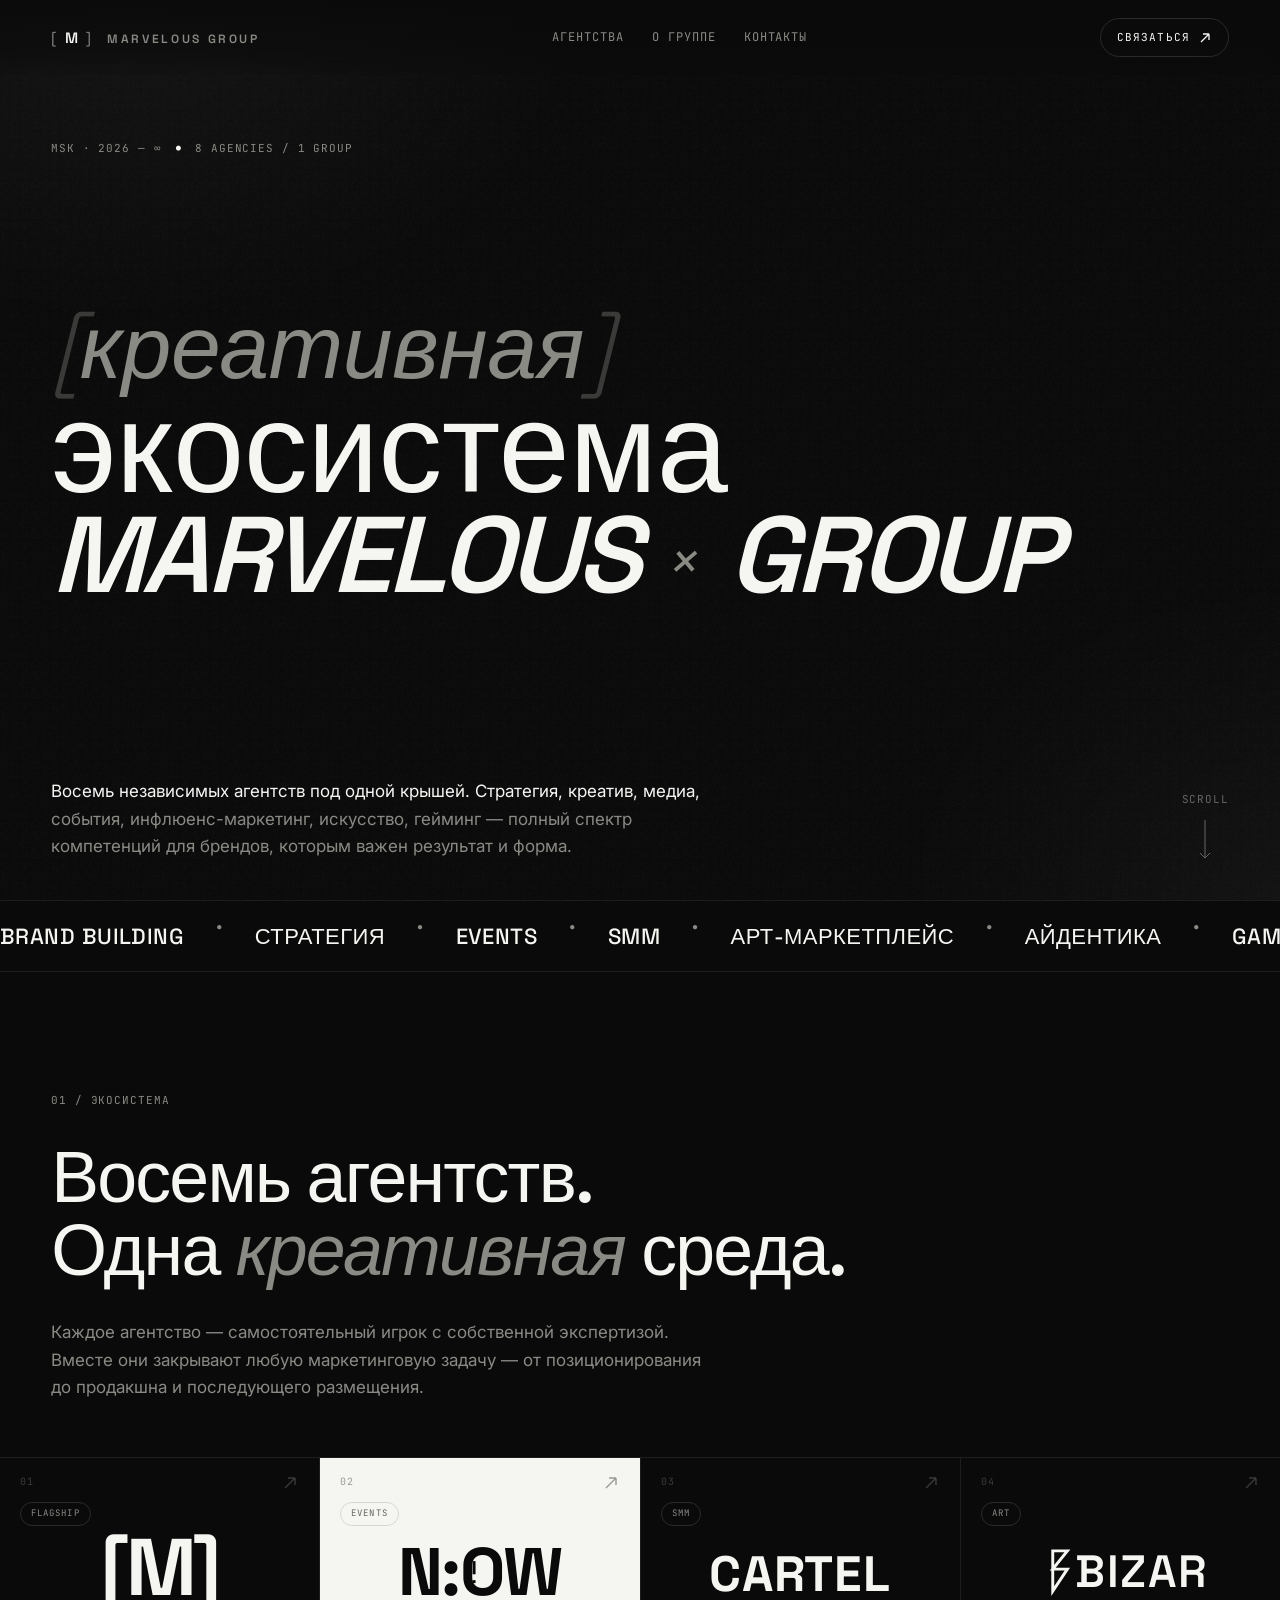
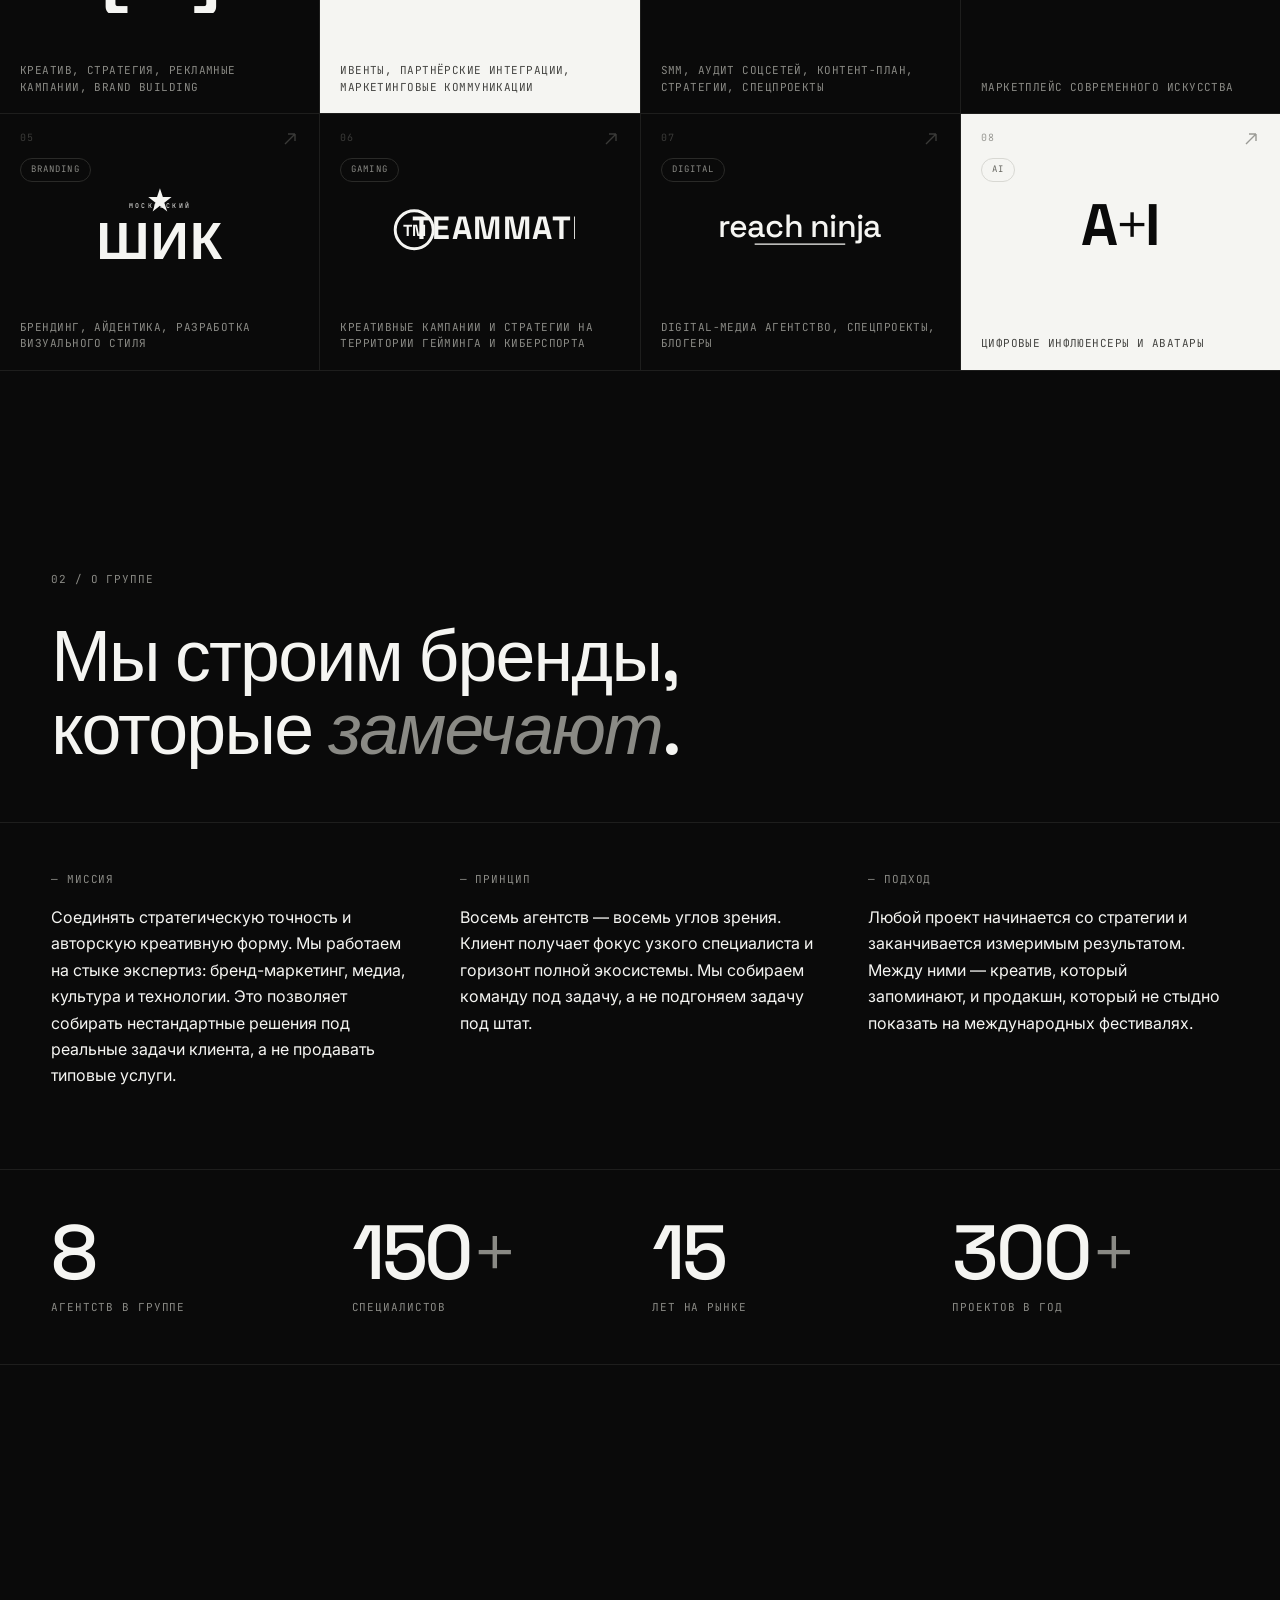
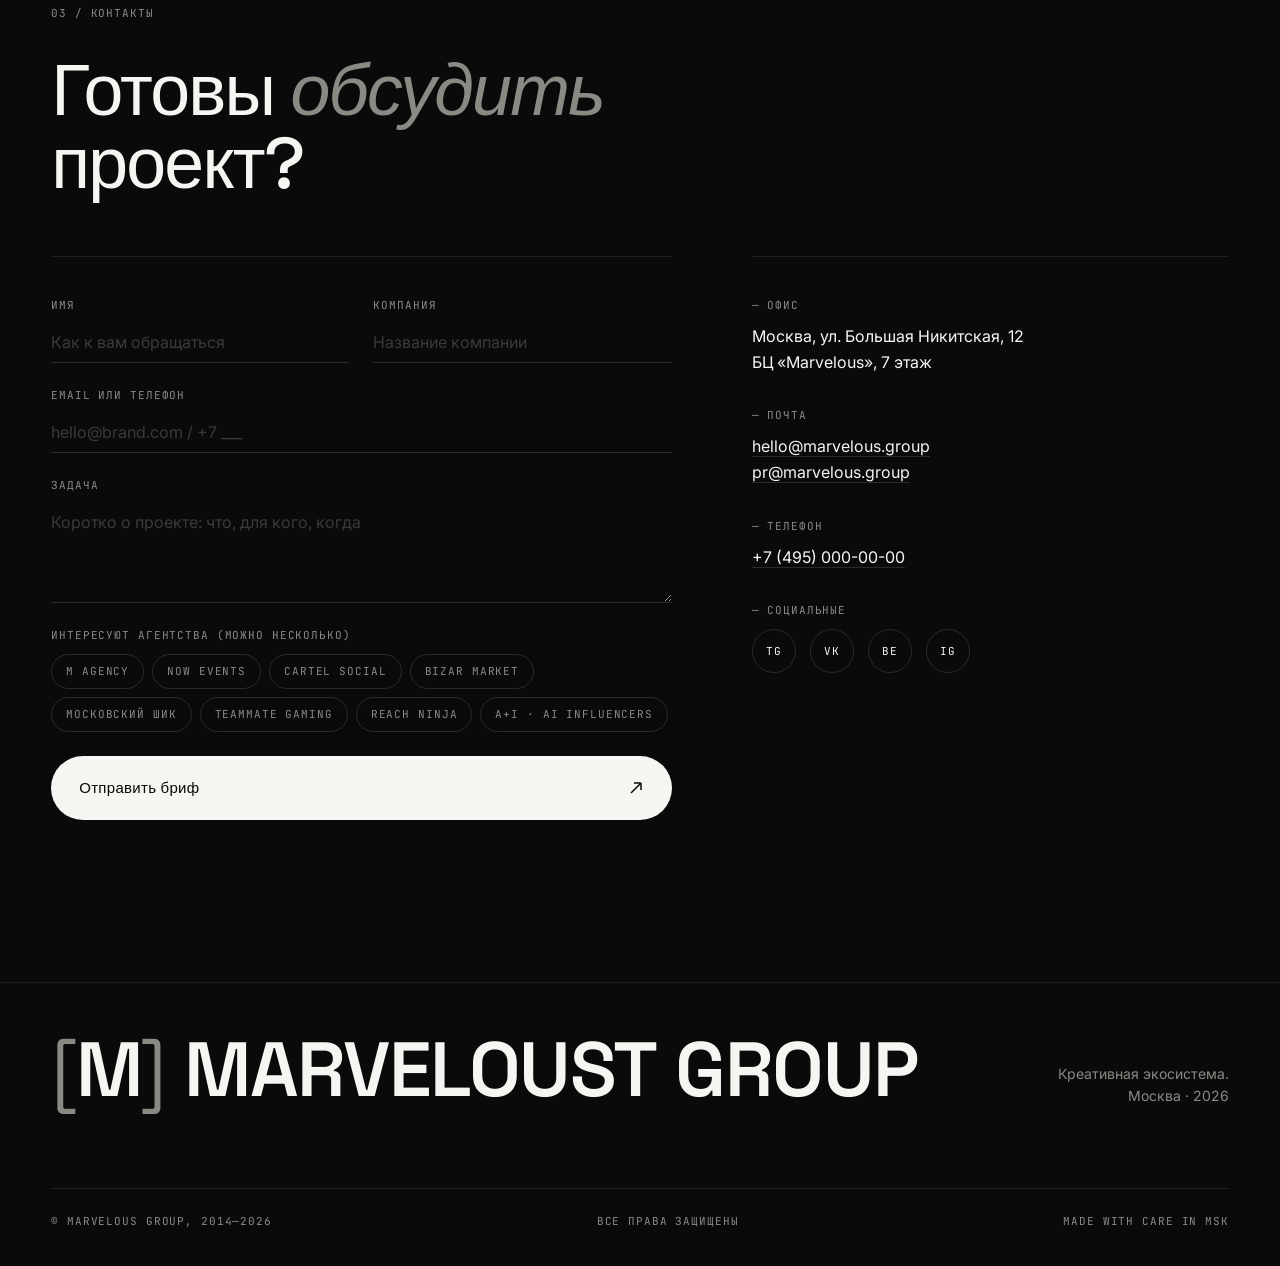
==== index.html @ 42158a5c "Add files via upload" ====
<!doctype html>
<html lang="ru">
<head>
<meta charset="utf-8" />
<meta name="viewport" content="width=device-width, initial-scale=1" />
<title>MARVELOUS GROUP — креативная экосистема</title>
<link rel="preconnect" href="https://fonts.googleapis.com">
<link rel="preconnect" href="https://fonts.gstatic.com" crossorigin>
<link href="https://fonts.googleapis.com/css2?family=Space+Grotesk:wght@300;400;500;600;700&family=Inter:wght@300;400;500;600&family=JetBrains+Mono:wght@400;500&display=swap" rel="stylesheet">
<link rel="stylesheet" href="styles.css" />
<link rel="icon" type="image/svg+xml" href="data:image/svg+xml,%3Csvg xmlns='http://www.w3.org/2000/svg' viewBox='0 0 32 32'%3E%3Crect width='32' height='32' fill='%230A0A0A'/%3E%3Ctext x='16' y='22' font-family='Space Grotesk, sans-serif' font-weight='600' font-size='18' fill='%23F5F5F2' text-anchor='middle'%3E%5BM%5D%3C/text%3E%3C/svg%3E" />

<script>
// CMS main logo loader
(function() {
  try {
    var xhr = new XMLHttpRequest();
    xhr.open("GET", "/_data/logo_main.json", false);
    xhr.send();
    if (xhr.status === 200) {
      var data = JSON.parse(xhr.responseText);
      if (data && data.logo_image) {
        document.addEventListener("DOMContentLoaded", function() {
          // Replace nav logo text with image
          var navLogo = document.querySelector(".nav__logo");
          if (navLogo) {
            navLogo.innerHTML = '<img src="' + data.logo_image + '" alt="' + (data.logo_alt || "MARVELOUS GROUP") + '" style="height:32px;object-fit:contain;" />';
          }
          // Replace footer logo
          var footerLogo = document.querySelector(".footer__logo");
          if (footerLogo) {
            footerLogo.innerHTML = '<img src="' + data.logo_image + '" alt="' + (data.logo_alt || "MARVELOUS GROUP") + '" style="height:28px;object-fit:contain;" />';
          }
        });
      }
    }
  } catch(e) {}
})();
</script>
</head>
<body>

<!-- ============ NAV ============ -->
<nav class="nav">
  <a href="#top" class="nav__logo" aria-label="Marvelous Group">
    <span class="nav__bracket">[</span>M<span class="nav__bracket">]</span>
    <span class="nav__logo-word">MARVELOUS&nbsp;GROUP</span>
  </a>
  <div class="nav__links">
    <a href="#ecosystem">Агентства</a>
    <a href="#about">О группе</a>
    <a href="#contacts">Контакты</a>
  </div>
  <a href="#contacts" class="nav__cta">
    <span>Связаться</span>
    <svg width="14" height="14" viewBox="0 0 14 14" fill="none"><path d="M3 11L11 3M11 3H5M11 3V9" stroke="currentColor" stroke-width="1.3"/></svg>
  </a>
</nav>

<!-- ============ HERO ============ -->
<section class="hero" id="top">
  <div class="hero__grain"></div>
  <div class="hero__meta">
    <span class="mono">MSK · 2026 — ∞</span>
    <span class="mono hero__meta-dot">●</span>
    <span class="mono">8 AGENCIES / 1 GROUP</span>
  </div>

  <h1 class="hero__title">
    <span class="hero__title-row" data-reveal>
      <span class="hero__bracket">[</span>креативная<span class="hero__bracket">]</span>
    </span>
    <span class="hero__title-row hero__title-row--big" data-reveal style="--d:.15s">
      экосистема
    </span>
    <span class="hero__title-row hero__title-row--mega" data-reveal style="--d:.3s">
      MARVELOUS <span class="hero__amp">×</span> GROUP
    </span>
  </h1>

  <div class="hero__foot">
    <p class="hero__lede" data-reveal style="--d:.5s">
      Восемь независимых агентств под одной крышей. Стратегия, креатив, медиа,
      события, инфлюенс-маркетинг, искусство, гейминг — полный спектр компетенций
      для брендов, которым важен результат и форма.
    </p>
    <a href="#ecosystem" class="hero__scroll">
      <span class="mono">SCROLL</span>
      <svg width="12" height="40" viewBox="0 0 12 40" fill="none"><path d="M6 0V38M6 38L1 33M6 38L11 33" stroke="currentColor" stroke-width="1"/></svg>
    </a>
  </div>
</section>

<!-- ============ TICKER ============ -->
<div class="ticker" aria-hidden="true">
  <div class="ticker__track">
    <span>BRAND BUILDING</span><span>●</span>
    <span>СТРАТЕГИЯ</span><span>●</span>
    <span>EVENTS</span><span>●</span>
    <span>SMM</span><span>●</span>
    <span>АРТ-МАРКЕТПЛЕЙС</span><span>●</span>
    <span>АЙДЕНТИКА</span><span>●</span>
    <span>GAMING</span><span>●</span>
    <span>DIGITAL MEDIA</span><span>●</span>
    <span>INFLUENCE</span><span>●</span>
    <span>BRAND BUILDING</span><span>●</span>
    <span>СТРАТЕГИЯ</span><span>●</span>
    <span>EVENTS</span><span>●</span>
    <span>SMM</span><span>●</span>
    <span>АРТ-МАРКЕТПЛЕЙС</span><span>●</span>
    <span>АЙДЕНТИКА</span><span>●</span>
    <span>GAMING</span><span>●</span>
    <span>DIGITAL MEDIA</span><span>●</span>
    <span>INFLUENCE</span><span>●</span>
  </div>
</div>

<!-- ============ ECOSYSTEM GRID ============ -->
<section class="ecosystem" id="ecosystem">
  <header class="section-head">
    <span class="section-head__eyebrow mono">01 / экосистема</span>
    <h2 class="section-head__title" data-reveal>
      Восемь агентств.<br>
      Одна <i>креативная</i> среда.
    </h2>
    <p class="section-head__desc" data-reveal style="--d:.15s">
      Каждое агентство — самостоятельный игрок с собственной экспертизой.
      Вместе они закрывают любую маркетинговую задачу — от позиционирования
      до продакшна и последующего размещения.
    </p>
  </header>

  <div class="grid" id="agencyGrid"><!-- JS fills --></div>
</section>

<!-- ============ ABOUT ============ -->
<section class="about" id="about">
  <header class="section-head section-head--light">
    <span class="section-head__eyebrow mono">02 / о группе</span>
    <h2 class="section-head__title" data-reveal>
      Мы строим бренды,<br>
      которые <i>замечают</i>.
    </h2>
  </header>

  <div class="about__grid">
    <div class="about__col" data-reveal>
      <div class="mono about__label">— миссия</div>
      <p>
        Соединять стратегическую точность и авторскую креативную форму.
        Мы работаем на стыке экспертиз: бренд-маркетинг, медиа, культура
        и технологии. Это позволяет собирать нестандартные решения под
        реальные задачи клиента, а не продавать типовые услуги.
      </p>
    </div>
    <div class="about__col" data-reveal style="--d:.1s">
      <div class="mono about__label">— принцип</div>
      <p>
        Восемь агентств — восемь углов зрения. Клиент получает фокус
        узкого специалиста и горизонт полной экосистемы. Мы собираем
        команду под задачу, а не подгоняем задачу под штат.
      </p>
    </div>
    <div class="about__col" data-reveal style="--d:.2s">
      <div class="mono about__label">— подход</div>
      <p>
        Любой проект начинается со стратегии и заканчивается измеримым
        результатом. Между ними — креатив, который запоминают, и продакшн,
        который не стыдно показать на международных фестивалях.
      </p>
    </div>
  </div>

  <div class="stats">
    <div class="stats__item" data-reveal>
      <div class="stats__num">8</div>
      <div class="stats__label mono">агентств в группе</div>
    </div>
    <div class="stats__item" data-reveal style="--d:.1s">
      <div class="stats__num">150<span>+</span></div>
      <div class="stats__label mono">специалистов</div>
    </div>
    <div class="stats__item" data-reveal style="--d:.2s">
      <div class="stats__num">15</div>
      <div class="stats__label mono">лет на рынке</div>
    </div>
    <div class="stats__item" data-reveal style="--d:.3s">
      <div class="stats__num">300<span>+</span></div>
      <div class="stats__label mono">проектов в год</div>
    </div>
  </div>
</section>

<!-- ============ CONTACTS ============ -->
<section class="contacts" id="contacts">
  <header class="section-head">
    <span class="section-head__eyebrow mono">03 / контакты</span>
    <h2 class="section-head__title" data-reveal>
      Готовы <i>обсудить</i><br>
      проект?
    </h2>
  </header>

  <div class="contacts__grid">
    <form class="form" id="contactForm" novalidate>
      <label class="field">
        <span class="field__label mono">имя</span>
        <input type="text" name="name" required placeholder="Как к вам обращаться" />
      </label>
      <label class="field">
        <span class="field__label mono">компания</span>
        <input type="text" name="company" placeholder="Название компании" />
      </label>
      <label class="field field--full">
        <span class="field__label mono">email или телефон</span>
        <input type="text" name="contact" required placeholder="hello@brand.com / +7 ___" />
      </label>
      <label class="field field--full">
        <span class="field__label mono">задача</span>
        <textarea name="brief" rows="4" placeholder="Коротко о проекте: что, для кого, когда"></textarea>
      </label>
      <div class="field field--full form__agencies">
        <span class="field__label mono">интересуют агентства (можно несколько)</span>
        <div class="chips" id="chips"></div>
      </div>
      <button class="btn" type="submit">
        <span>Отправить бриф</span>
        <svg width="16" height="16" viewBox="0 0 16 16" fill="none"><path d="M3 13L13 3M13 3H6M13 3V10" stroke="currentColor" stroke-width="1.5"/></svg>
      </button>
      <div class="form__status mono" id="formStatus"></div>
    </form>

    <aside class="contacts__info">
      <div class="contacts__block">
        <div class="mono contacts__label">— офис</div>
        <p>Москва, ул. Большая Никитская, 12<br>БЦ «Marvelous», 7&nbsp;этаж</p>
      </div>
      <div class="contacts__block">
        <div class="mono contacts__label">— почта</div>
        <a href="mailto:hello@marvelous.group">hello@marvelous.group</a><br>
        <a href="mailto:pr@marvelous.group">pr@marvelous.group</a>
      </div>
      <div class="contacts__block">
        <div class="mono contacts__label">— телефон</div>
        <a href="tel:+74950000000">+7 (495) 000-00-00</a>
      </div>
      <div class="contacts__block">
        <div class="mono contacts__label">— социальные</div>
        <div class="contacts__social">
          <a href="#">TG</a>
          <a href="#">VK</a>
          <a href="#">BE</a>
          <a href="#">IG</a>
        </div>
      </div>
    </aside>
  </div>
</section>

<!-- ============ FOOTER ============ -->
<footer class="footer">
  <div class="footer__top">
    <div class="footer__logo">
      <span class="nav__bracket">[</span>M<span class="nav__bracket">]</span>
      MARVELOUST&nbsp;GROUP
    </div>
    <div class="footer__lede">
      Креативная экосистема.<br>Москва · 2026
    </div>
  </div>
  <div class="footer__bot mono">
    <span>© MARVELOUS GROUP, 2014—2026</span>
    <span>все права защищены</span>
    <span>made with care in MSK</span>
  </div>
</footer>

<!-- ============ MODAL ============ -->
<div class="modal" id="modal" aria-hidden="true" role="dialog">
  <div class="modal__backdrop" data-close></div>
  <div class="modal__panel" role="document">
    <button class="modal__close" data-close aria-label="Закрыть">
      <svg width="18" height="18" viewBox="0 0 18 18"><path d="M2 2L16 16M16 2L2 16" stroke="currentColor" stroke-width="1.5"/></svg>
    </button>
    <div class="modal__body" id="modalBody"></div>
  </div>
</div>

<script src="agencies.js"></script>
<script src="main.js"></script>
</body>
</html>
---- styles.css ----
/* =========================================================
   MARVELOUS GROUP — base
   ========================================================= */
:root{
  --bg:        #0A0A0A;
  --bg-elev:   #111111;
  --bg-alt:    #F5F5F2;
  --fg:        #F5F5F2;
  --fg-dim:    #8A8A85;
  --fg-faint:  #3A3A38;
  --line:      #1E1E1D;
  --line-strong: #2A2A28;
  --accent:    #F5F5F2;

  --mono: "JetBrains Mono", ui-monospace, monospace;
  --display: "Space Grotesk", "Helvetica Neue", Helvetica, Arial, sans-serif;
  --body: "Inter", "Helvetica Neue", Helvetica, Arial, sans-serif;

  --pad-x: clamp(20px, 4vw, 64px);
  --ease: cubic-bezier(.2,.7,.2,1);
}

*{box-sizing:border-box;margin:0;padding:0}
html,body{background:var(--bg);color:var(--fg);}
body{
  font-family:var(--body);
  font-size:16px;line-height:1.55;
  -webkit-font-smoothing:antialiased;
  text-rendering:optimizeLegibility;
  overflow-x:hidden;
}
a{color:inherit;text-decoration:none}
button{font:inherit;color:inherit;background:none;border:0;cursor:pointer}
img,svg{display:block;max-width:100%}

.mono{
  font-family:var(--mono);
  font-size:11px;letter-spacing:.08em;text-transform:uppercase;
  color:var(--fg-dim);
}

::selection{background:#F5F5F2;color:#0A0A0A}

/* =========================================================
   REVEAL
   ========================================================= */
[data-reveal]{
  opacity:0; transform:translateY(24px);
  transition: opacity .9s var(--ease) var(--d,0s), transform .9s var(--ease) var(--d,0s);
}
[data-reveal].is-in{ opacity:1; transform:none; }

/* =========================================================
   NAV
   ========================================================= */
.nav{
  position:fixed; top:0; left:0; right:0; z-index:50;
  display:flex; align-items:center; justify-content:space-between;
  gap:24px;
  padding: 18px var(--pad-x);
  background: linear-gradient(to bottom, rgba(10,10,10,.92), rgba(10,10,10,.55) 70%, rgba(10,10,10,0));
  backdrop-filter: blur(8px);
  -webkit-backdrop-filter: blur(8px);
}
.nav__logo{
  display:flex; align-items:baseline; gap:8px;
  font-family:var(--display);
  font-weight:600; font-size:15px; letter-spacing:.02em;
}
.nav__bracket{color:var(--fg-dim); font-weight:400}
.nav__logo-word{ font-size:12px; letter-spacing:.22em; color:var(--fg-dim); margin-left:8px;}
.nav__links{display:flex;gap:28px}
.nav__links a{
  font-family:var(--mono);
  font-size:12px; letter-spacing:.08em; text-transform:uppercase;
  color:var(--fg-dim); transition:color .3s var(--ease);
}
.nav__links a:hover{color:var(--fg)}
.nav__cta{
  display:flex; align-items:center; gap:8px;
  padding:10px 16px; border:1px solid var(--line-strong); border-radius:999px;
  font-family:var(--mono); font-size:11px; letter-spacing:.1em; text-transform:uppercase;
  transition: background .3s var(--ease), color .3s var(--ease), border-color .3s var(--ease);
}
.nav__cta:hover{ background:var(--fg); color:var(--bg); border-color:var(--fg);}
@media (max-width: 760px){
  .nav__links{display:none}
  .nav__logo-word{display:none}
}

/* =========================================================
   HERO
   ========================================================= */
.hero{
  position:relative; isolation:isolate;
  min-height: 100svh;
  padding: 140px var(--pad-x) 40px;
  display:flex; flex-direction:column; justify-content:space-between;
  overflow:hidden;
}
.hero__grain{
  position:absolute; inset:0; z-index:-1;
  background:
    radial-gradient(60% 60% at 10% 0%, rgba(255,255,255,.04), transparent 60%),
    radial-gradient(50% 60% at 100% 100%, rgba(255,255,255,.03), transparent 60%);
  pointer-events:none;
}
.hero__grain::after{
  content:""; position:absolute; inset:0;
  background-image: url("data:image/svg+xml;utf8,<svg xmlns='http://www.w3.org/2000/svg' width='160' height='160'><filter id='n'><feTurbulence baseFrequency='.9' numOctaves='2' stitchTiles='stitch'/><feColorMatrix values='0 0 0 0 1 0 0 0 0 1 0 0 0 0 1 0 0 0 .08 0'/></filter><rect width='100%' height='100%' filter='url(%23n)'/></svg>");
  opacity:.5;
  mix-blend-mode:overlay;
}

.hero__meta{
  display:flex; gap:14px; align-items:center;
  font-family:var(--mono); font-size:11px; letter-spacing:.12em; text-transform:uppercase;
  color:var(--fg-dim);
}
.hero__meta-dot{color:var(--fg); font-size:8px}

.hero__title{
  font-family:var(--display);
  font-weight:500;
  line-height:.92;
  letter-spacing:-.02em;
  margin: 24px 0 48px;
}
.hero__title-row{ display:block; }
.hero__title-row{ font-size: clamp(40px, 7vw, 110px); font-style: italic; font-weight:300; color:var(--fg-dim); }
.hero__title-row--big{ font-size: clamp(56px, 10vw, 160px); font-style:normal; font-weight:500; color:var(--fg);}
.hero__title-row--mega{
  font-size: clamp(44px, 8.4vw, 130px);
  font-weight:600;
  letter-spacing:-.035em;
  color:var(--fg);
}
.hero__bracket{color:var(--fg-faint); font-weight:300}
.hero__amp{
  font-family:var(--mono); font-weight:400;
  color:var(--fg-dim); padding: 0 .15em;
  font-size:.5em; vertical-align: .25em;
}

.hero__foot{
  display:grid; grid-template-columns: 1fr auto; gap:40px;
  align-items:end;
}
.hero__lede{
  max-width: 62ch; font-size:17px; line-height:1.6; color:var(--fg-dim);
}
.hero__lede::first-line{ color:var(--fg);}
.hero__scroll{
  display:flex; flex-direction:column; align-items:center; gap:12px;
  color:var(--fg-dim); opacity:.7;
  transition:opacity .3s var(--ease);
}
.hero__scroll:hover{opacity:1}
@media (max-width:720px){
  .hero__foot{grid-template-columns:1fr}
  .hero__scroll{display:none}
}

/* =========================================================
   TICKER
   ========================================================= */
.ticker{
  border-top:1px solid var(--line);
  border-bottom:1px solid var(--line);
  overflow:hidden;
  padding:18px 0;
}
.ticker__track{
  display:inline-flex; gap:32px;
  white-space:nowrap;
  animation: tick 60s linear infinite;
  font-family:var(--display);
  font-weight:500; font-size:22px; letter-spacing:.02em;
  color:var(--fg);
}
.ticker__track span:nth-child(even){color:var(--fg-dim); font-size:10px}
@keyframes tick{
  from{transform:translateX(0)}
  to  {transform:translateX(-50%)}
}

/* =========================================================
   SECTION HEAD
   ========================================================= */
.section-head{ padding: 120px var(--pad-x) 56px; }
.section-head__eyebrow{ display:block; margin-bottom: 32px;}
.section-head__title{
  font-family:var(--display);
  font-weight:500;
  font-size: clamp(36px, 5.6vw, 80px);
  line-height:1.02;
  letter-spacing:-.025em;
  max-width: 20ch;
  text-wrap:pretty;
}
.section-head__title i{
  font-style:italic; font-weight:300; color:var(--fg-dim);
}
.section-head__desc{
  max-width:60ch; color:var(--fg-dim);
  margin-top:32px; font-size:17px; line-height:1.6;
}

/* =========================================================
   AGENCY GRID
   ========================================================= */
.ecosystem{ padding-bottom: 80px; }
.grid{
  display:grid;
  grid-template-columns: repeat(4, 1fr);
  gap:1px;
  background:var(--line);
  border-top:1px solid var(--line);
  border-bottom:1px solid var(--line);
}
@media (max-width: 1100px){ .grid{grid-template-columns: repeat(2,1fr)} }
@media (max-width: 560px){ .grid{grid-template-columns: 1fr} }

.card{
  position:relative;
  background:var(--bg);
  aspect-ratio: 5/4;
  overflow:hidden;
  cursor:pointer;
  transition: background .4s var(--ease);
  isolation:isolate;
}
.card:hover{ background:#050505; }

.card__index{
  position:absolute; top:16px; left:20px;
  font-family:var(--mono); font-size:10px; letter-spacing:.1em;
  color:var(--fg-faint);
  z-index:3;
}
.card__arrow{
  position:absolute; top:16px; right:20px;
  color:var(--fg-faint);
  transition: color .4s var(--ease), transform .4s var(--ease);
  z-index:3;
}
.card:hover .card__arrow{ color:var(--fg); transform:translate(3px,-3px); }

.card__logo{
  position:absolute; inset:0;
  display:flex; align-items:center; justify-content:center;
  padding: 48px 24px 80px;
  transition: transform .6s var(--ease), opacity .4s var(--ease);
}
.card__logo svg{ width: min(70%, 260px); height:auto; }
.card:hover .card__logo{ transform: translateY(-18px); }

.card__desc{
  position:absolute; left:20px; right:20px; bottom:18px;
  font-family:var(--mono); font-size:11px; letter-spacing:.04em; text-transform:uppercase;
  color:var(--fg-dim);
  transition: color .4s var(--ease);
  line-height:1.5;
  z-index:2;
}
.card:hover .card__desc{ color:var(--fg); }

.card__hover{
  position:absolute; inset:0;
  padding: 56px 24px 20px;
  display:flex; flex-direction:column; justify-content:space-between;
  opacity:0; transform: translateY(12px);
  transition: opacity .4s var(--ease), transform .4s var(--ease);
  pointer-events:none;
  z-index:2;
}
.card__hover-name{
  font-family:var(--display); font-weight:600; font-size:28px;
  letter-spacing:-.01em;
}
.card:hover .card__hover{ opacity:0; }

.card__tag{
  position:absolute; left:20px; top:44px;
  display:inline-block;
  padding: 4px 10px;
  border:1px solid var(--line-strong); border-radius:999px;
  font-family:var(--mono); font-size:9px; letter-spacing:.12em; text-transform:uppercase;
  color:var(--fg-dim);
  z-index:3;
}

/* light variant for some cards (for visual rhythm) */
.card--inverse{ background: var(--bg-alt); color: #0A0A0A; }
.card--inverse:hover{ background:#ECECE8; }
.card--inverse .card__index,
.card--inverse .card__arrow{ color:#9A9A95; }
.card--inverse .card__desc{ color:#444441; }
.card--inverse:hover .card__desc{ color:#0A0A0A; }
.card--inverse .card__tag{ border-color:#D8D8D3; color:#666660; }

/* reveal-on-scroll for grid */
.card{ opacity:0; transform: translateY(18px); transition: opacity .8s var(--ease), transform .8s var(--ease), background .4s var(--ease);}
.card.is-in{ opacity:1; transform:none; }

/* =========================================================
   ABOUT
   ========================================================= */
.about{ padding-bottom: 120px; }
.about__grid{
  padding: 0 var(--pad-x);
  display:grid;
  grid-template-columns: repeat(3, 1fr);
  gap: 48px;
  border-top:1px solid var(--line);
  padding-top: 48px;
}
@media (max-width: 900px){ .about__grid{grid-template-columns:1fr; gap:32px} }
.about__col p{ color:var(--fg); line-height:1.65; font-size:16px; max-width: 48ch;}
.about__label{ margin-bottom:16px; display:block;}

.stats{
  margin-top: 80px;
  padding: 48px var(--pad-x);
  border-top:1px solid var(--line);
  border-bottom:1px solid var(--line);
  display:grid; grid-template-columns:repeat(4,1fr); gap:24px;
}
@media (max-width: 760px){ .stats{grid-template-columns:repeat(2,1fr)} }
.stats__item{ display:flex; flex-direction:column; gap:12px;}
.stats__num{
  font-family:var(--display); font-weight:500;
  font-size: clamp(48px, 6vw, 96px);
  line-height:.9; letter-spacing:-.04em;
}
.stats__num span{ color:var(--fg-dim); font-weight:300;}

/* =========================================================
   CONTACTS
   ========================================================= */
.contacts{ padding-bottom:120px;}
.contacts__grid{
  padding: 0 var(--pad-x);
  display:grid;
  grid-template-columns: 1.3fr 1fr;
  gap: 80px;
}
@media (max-width: 900px){ .contacts__grid{grid-template-columns:1fr; gap:48px} }

.form{
  display:grid; grid-template-columns:1fr 1fr; gap: 24px 24px;
  border-top:1px solid var(--line);
  padding-top:40px;
}
.field{ display:flex; flex-direction:column; gap:10px; }
.field--full{ grid-column: 1 / -1; }
.field__label{ display:block; }
.field input, .field textarea{
  background: transparent;
  border: 0; border-bottom: 1px solid var(--line-strong);
  padding: 8px 0 10px;
  color:var(--fg); font-family:var(--body); font-size:16px;
  outline:none; resize: vertical;
  transition: border-color .3s var(--ease);
}
.field input::placeholder, .field textarea::placeholder{ color:var(--fg-faint);}
.field input:focus, .field textarea:focus{ border-color: var(--fg);}

.chips{ display:flex; flex-wrap:wrap; gap:8px; }
.chip{
  padding: 8px 14px; border:1px solid var(--line-strong); border-radius:999px;
  font-family:var(--mono); font-size:11px; letter-spacing:.08em; text-transform:uppercase;
  color:var(--fg-dim);
  transition:all .3s var(--ease);
  user-select:none;
}
.chip:hover{ color:var(--fg); border-color: var(--fg-dim);}
.chip.is-on{ background: var(--fg); color: var(--bg); border-color: var(--fg);}

.btn{
  grid-column: 1 / -1;
  display:flex; justify-content:space-between; align-items:center;
  width:100%; padding: 20px 28px;
  background: var(--fg); color: var(--bg);
  border-radius: 999px;
  font-family:var(--display); font-weight:500; font-size:15px; letter-spacing:.02em;
  transition: transform .3s var(--ease), background .3s var(--ease);
}
.btn:hover{ transform: translateY(-2px); background: #E5E5E0;}

.form__status{ grid-column: 1 / -1; color: var(--fg-dim); min-height: 18px;}
.form__status.is-ok{ color: var(--fg); }

.contacts__info{
  border-top:1px solid var(--line);
  padding-top:40px;
  display:flex; flex-direction:column; gap:32px;
}
.contacts__block p, .contacts__block a{ font-size:16px; line-height:1.6; }
.contacts__block a{ border-bottom:1px solid var(--line-strong); transition:border-color .3s var(--ease);}
.contacts__block a:hover{ border-color: var(--fg);}
.contacts__label{ display:block; margin-bottom:10px; }
.contacts__social{display:flex; gap:14px;}
.contacts__social a{
  width:44px; height:44px; border:1px solid var(--line-strong); border-radius:50%;
  display:grid; place-items:center;
  font-family:var(--mono); font-size:11px; letter-spacing:.08em;
  transition:all .3s var(--ease);
  border-bottom:1px solid var(--line-strong);
}
.contacts__social a:hover{ background:var(--fg); color:var(--bg); border-color:var(--fg);}

/* =========================================================
   FOOTER
   ========================================================= */
.footer{
  border-top:1px solid var(--line);
  padding: 48px var(--pad-x) 36px;
}
.footer__top{
  display:flex; justify-content:space-between; align-items:flex-end; gap:24px;
  padding-bottom: 80px;
}
.footer__logo{
  font-family:var(--display); font-weight:600;
  font-size: clamp(32px, 6vw, 96px); letter-spacing:-.02em;
  line-height:1;
}
.footer__lede{ color:var(--fg-dim); text-align:right; font-size:14px; line-height:1.6;}
.footer__bot{
  display:flex; justify-content:space-between; gap:24px;
  padding-top:24px; border-top:1px solid var(--line);
}
@media (max-width:700px){
  .footer__top{flex-direction:column; align-items:flex-start;}
  .footer__lede{text-align:left;}
  .footer__bot{flex-direction:column; gap:8px;}
}

/* =========================================================
   MODAL
   ========================================================= */
.modal{
  position:fixed; inset:0; z-index:100;
  pointer-events:none;
  opacity:0;
  transition: opacity .4s var(--ease);
}
.modal.is-open{ opacity:1; pointer-events:auto;}
.modal__backdrop{
  position:absolute; inset:0;
  background: rgba(10,10,10,.75);
  backdrop-filter: blur(6px);
  -webkit-backdrop-filter: blur(6px);
}
.modal__panel{
  position:absolute;
  left:0; right:0; bottom:0;
  max-height: 92vh;
  background: var(--bg);
  border-top:1px solid var(--line-strong);
  overflow:auto;
  transform: translateY(24px);
  transition: transform .5s var(--ease);
}
.modal.is-open .modal__panel{ transform:none;}
.modal__close{
  position:fixed; top:20px; right:20px;
  width:44px; height:44px; border-radius:50%;
  border:1px solid var(--line-strong);
  display:grid; place-items:center;
  background: var(--bg); color: var(--fg);
  z-index:2;
  transition: all .3s var(--ease);
}
.modal__close:hover{ background:var(--fg); color:var(--bg); border-color:var(--fg);}
.modal__body{ padding: 80px var(--pad-x) 80px; max-width: 1400px; margin:0 auto;}

.detail__head{
  display:grid; grid-template-columns: 1fr 1fr; gap: 48px;
  padding-bottom: 64px; border-bottom: 1px solid var(--line);
}
@media (max-width: 900px){ .detail__head{grid-template-columns:1fr; gap:24px} }
.detail__eyebrow{ margin-bottom: 24px;}
.detail__name{
  font-family:var(--display); font-weight:500;
  font-size: clamp(48px, 7vw, 110px);
  line-height:.95; letter-spacing:-.03em;
}
.detail__tagline{
  color: var(--fg-dim); font-size:18px; line-height:1.55;
  max-width: 42ch;
}
.detail__logo{
  display:flex; align-items:center; justify-content:center;
  background:#050505; border:1px solid var(--line);
  aspect-ratio: 5/4;
  padding: 40px;
}
.detail__logo svg{ width: min(70%, 300px); height:auto;}
.detail__logo--inverse{ background: var(--bg-alt); }

.detail__body{
  display:grid; grid-template-columns: 1fr 1fr; gap: 64px;
  padding: 64px 0;
}
@media (max-width: 900px){ .detail__body{grid-template-columns:1fr; gap:32px; padding: 40px 0;} }
.detail__body h3{
  font-family:var(--display); font-weight:500;
  font-size: 28px; letter-spacing:-.01em;
  margin-bottom: 20px;
}
.detail__body p{ color:var(--fg); line-height:1.65; margin-bottom:16px;}
.detail__services{ list-style:none; display:flex; flex-direction:column; }
.detail__services li{
  padding: 16px 0; border-top: 1px solid var(--line);
  display:flex; justify-content:space-between; gap:24px;
  font-size:16px;
}
.detail__services li:last-child{ border-bottom:1px solid var(--line);}
.detail__services li span{ color:var(--fg-dim); font-family:var(--mono); font-size:11px; letter-spacing:.08em; text-transform:uppercase;}

.detail__cta{
  display:flex; gap:16px; align-items:center; flex-wrap:wrap;
  padding: 32px 0 0; border-top:1px solid var(--line);
}
.detail__cta .btn{ width:auto; padding: 18px 28px;}
.detail__cta a.ghost{
  padding: 18px 24px;
  border:1px solid var(--line-strong); border-radius:999px;
  font-family:var(--display); font-weight:500;
  transition: border-color .3s var(--ease), background .3s var(--ease);
}
.detail__cta a.ghost:hover{ border-color:var(--fg);}
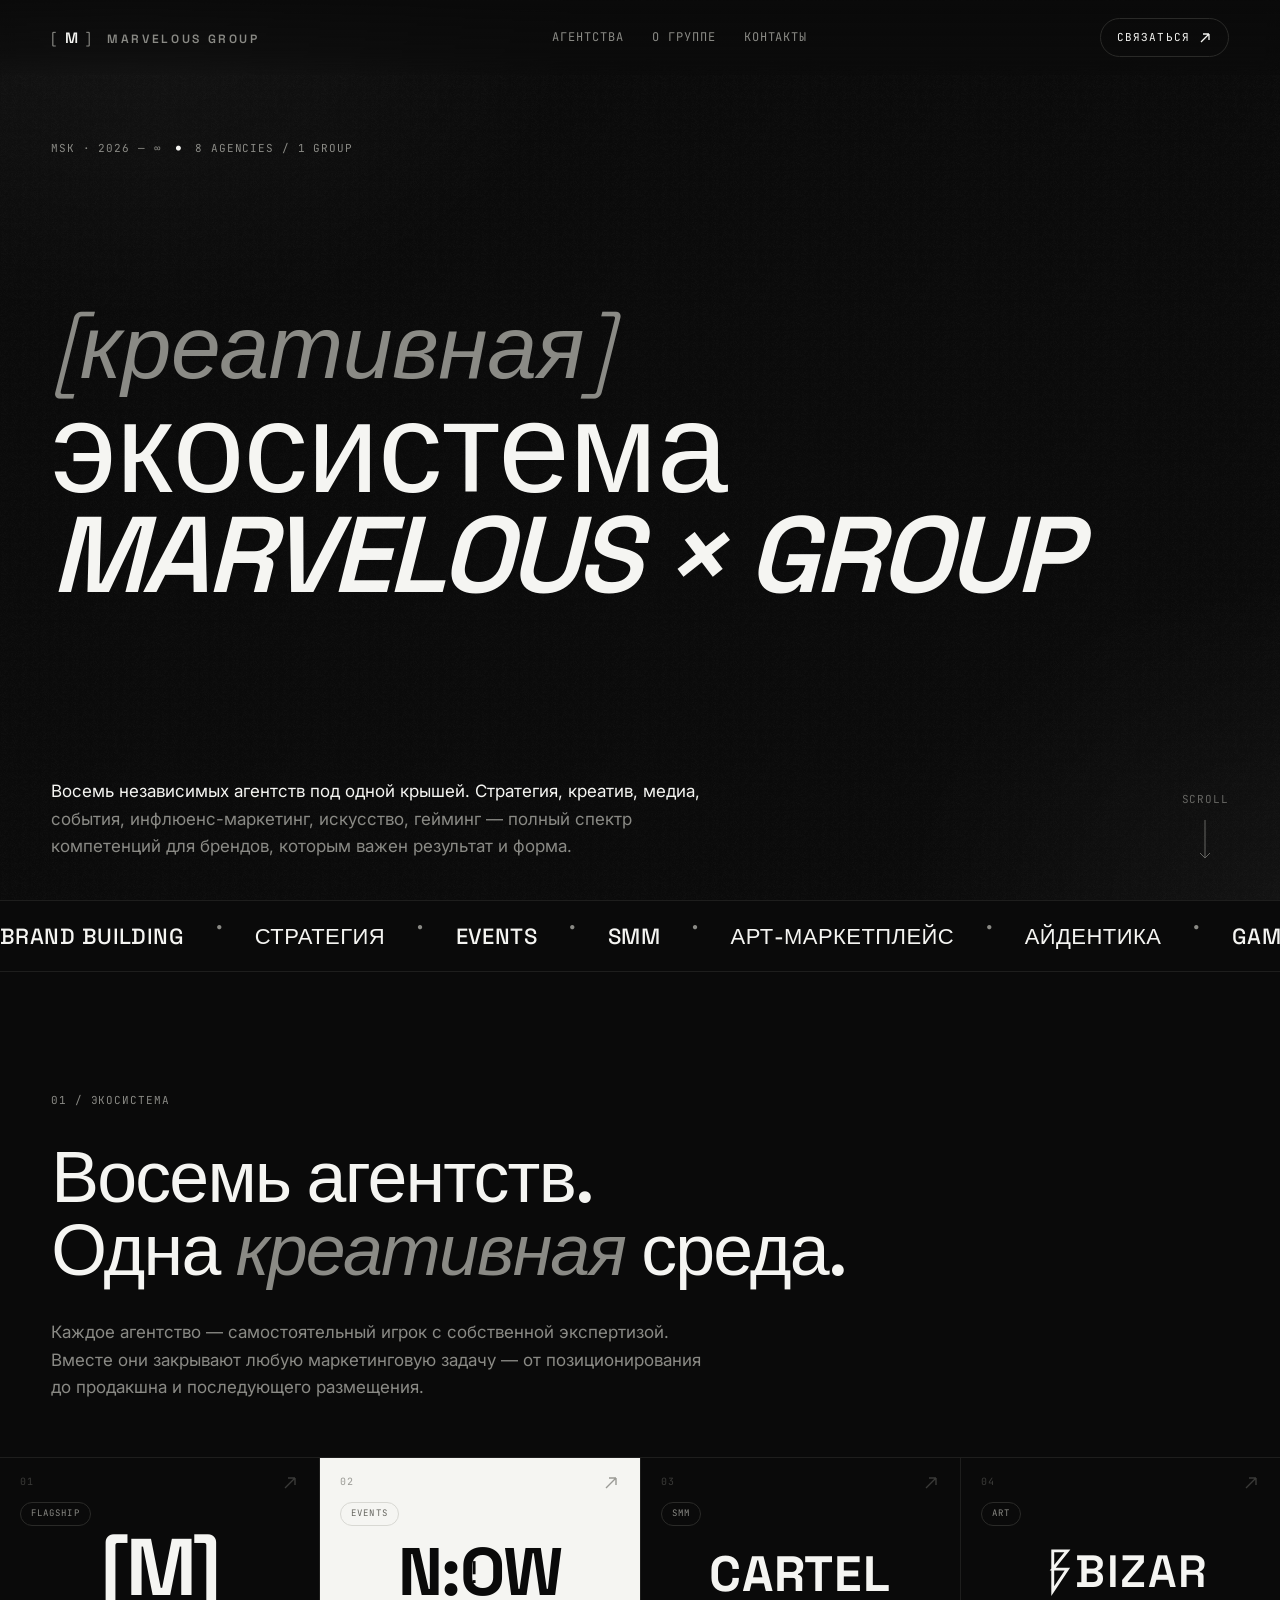
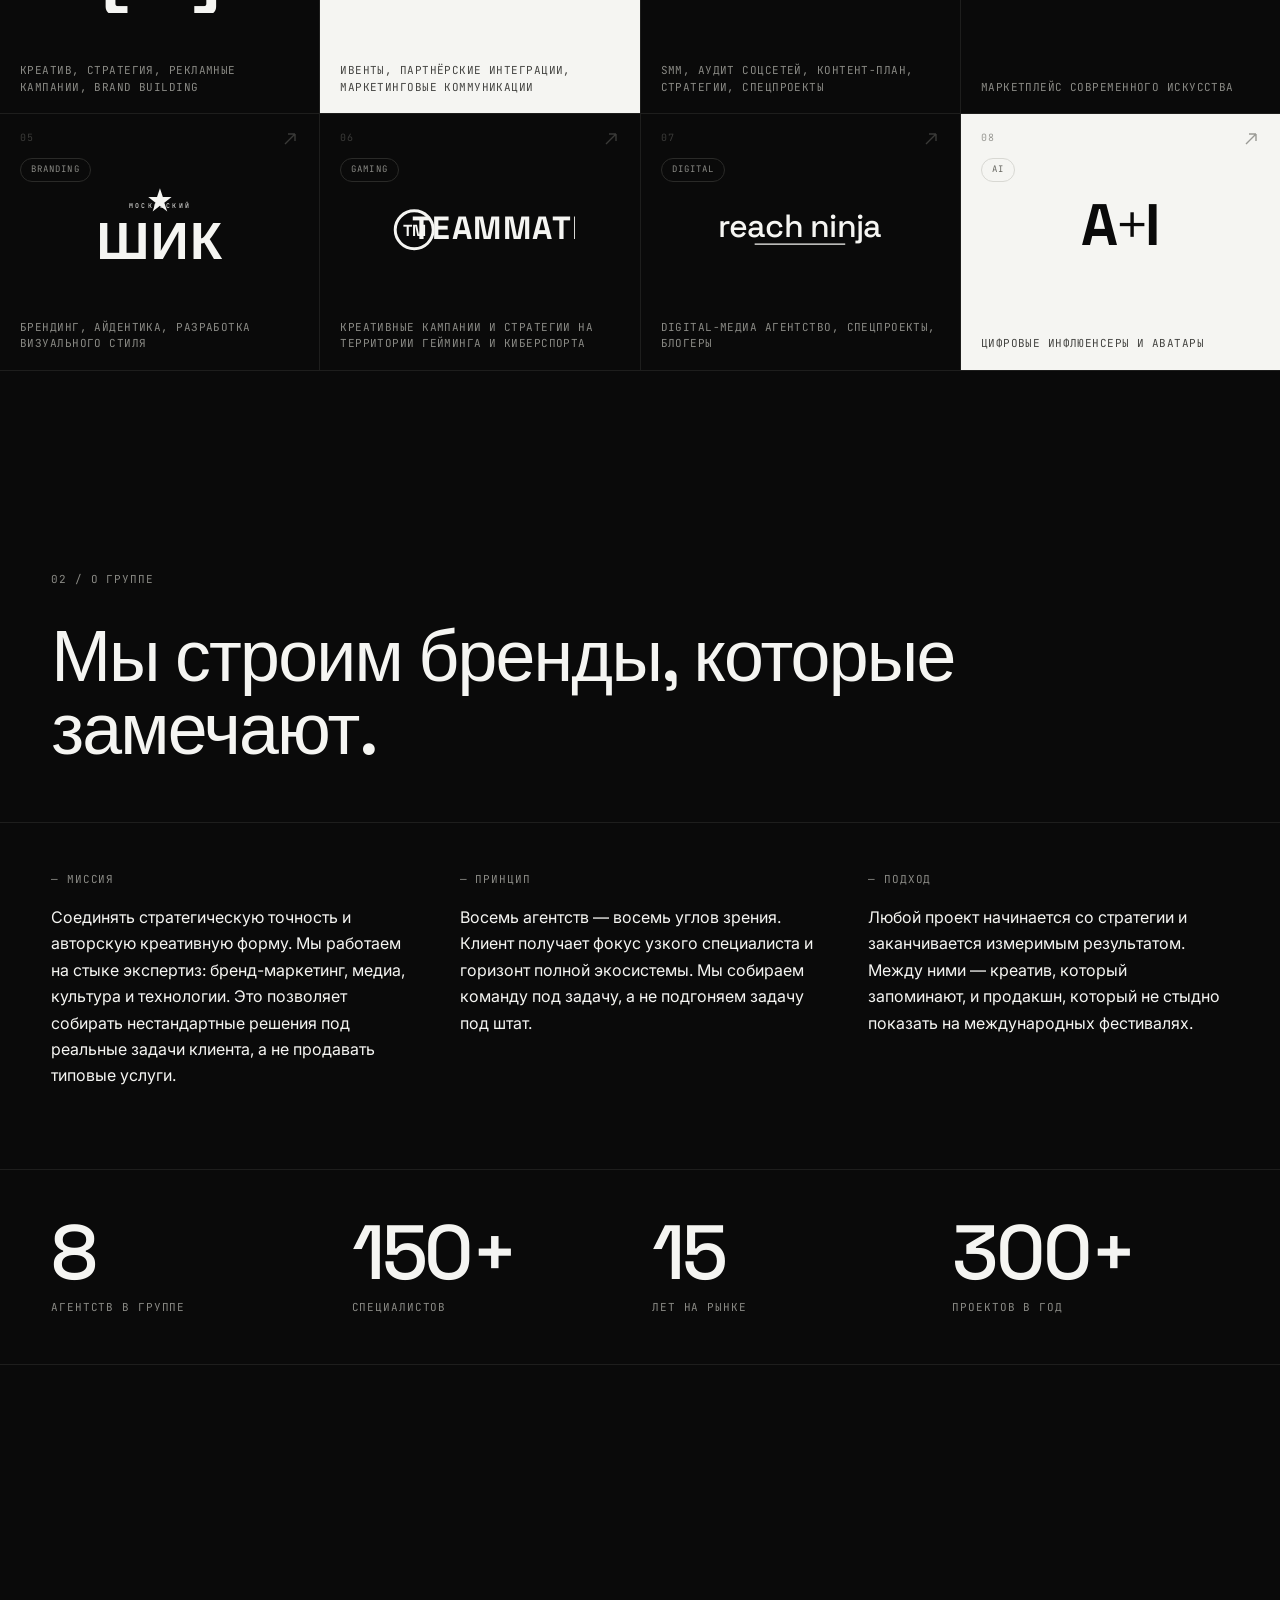
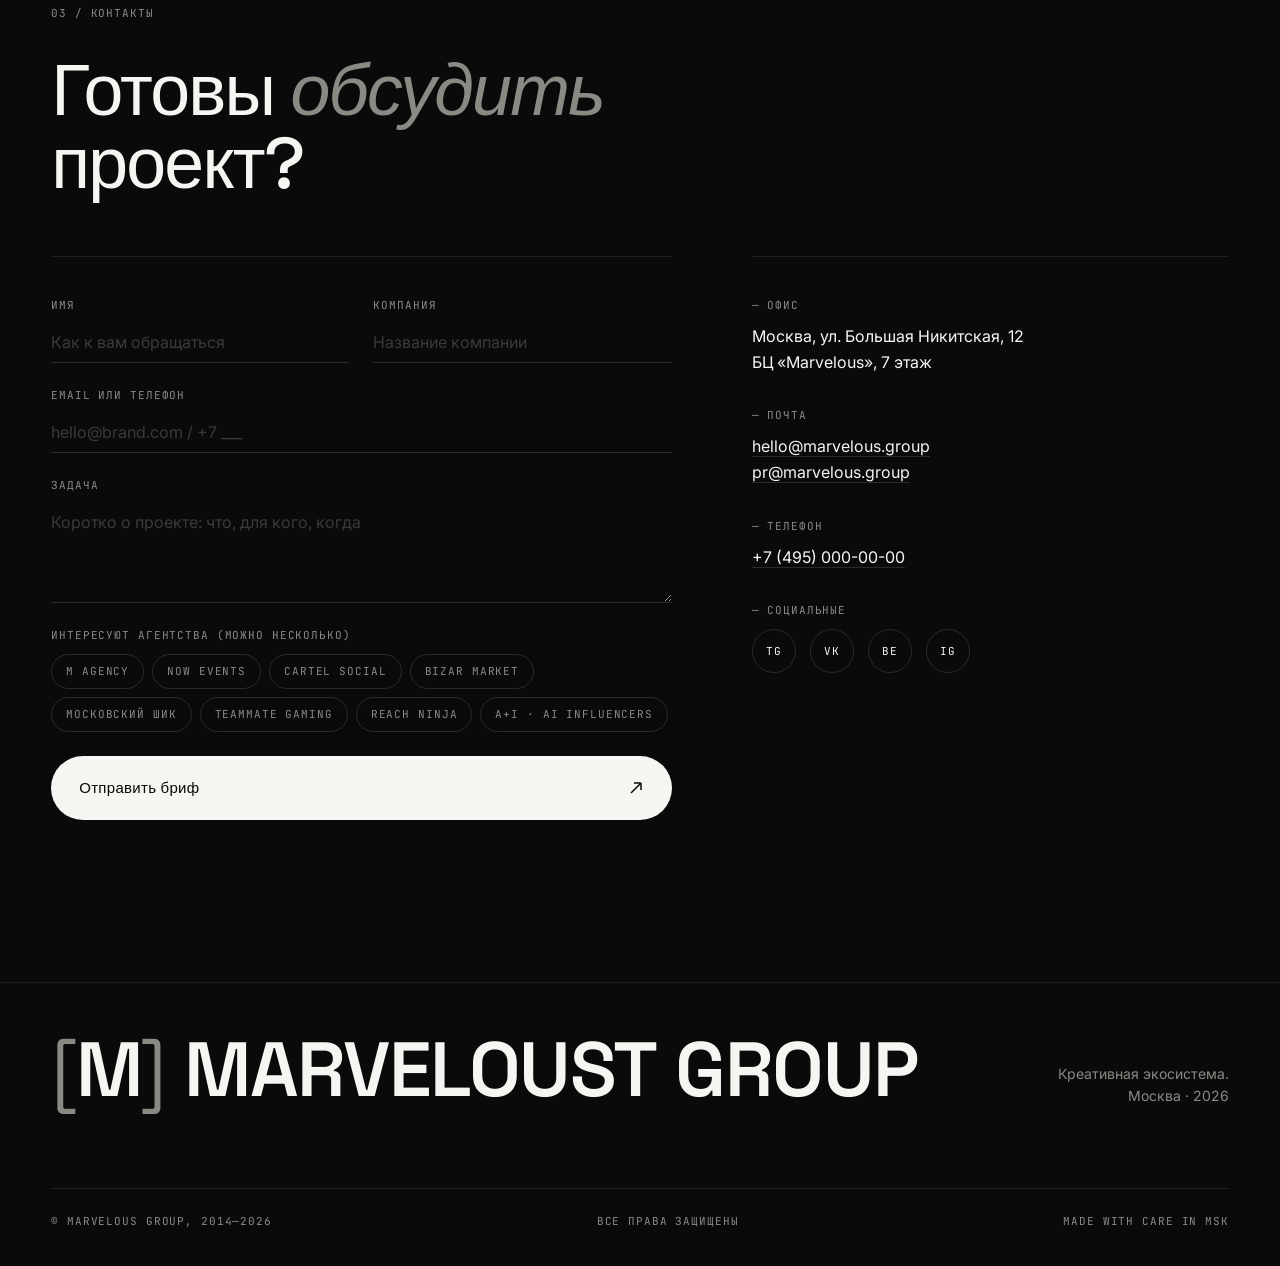
==== commit d743a88a: "Add files via upload" ====
--- a/index.html
+++ b/index.html
@@ -10,31 +10,82 @@
 <link rel="stylesheet" href="styles.css" />
 <link rel="icon" type="image/svg+xml" href="data:image/svg+xml,%3Csvg xmlns='http://www.w3.org/2000/svg' viewBox='0 0 32 32'%3E%3Crect width='32' height='32' fill='%230A0A0A'/%3E%3Ctext x='16' y='22' font-family='Space Grotesk, sans-serif' font-weight='600' font-size='18' fill='%23F5F5F2' text-anchor='middle'%3E%5BM%5D%3C/text%3E%3C/svg%3E" />
 
+
+
 <script>
-// CMS main logo loader
+// ── CMS Data Loader ─────────────────────────────────────────────
+// Loads JSON files saved by CMS and updates page content
 (function() {
-  try {
-    var xhr = new XMLHttpRequest();
-    xhr.open("GET", "/_data/logo_main.json", false);
-    xhr.send();
-    if (xhr.status === 200) {
-      var data = JSON.parse(xhr.responseText);
-      if (data && data.logo_image) {
-        document.addEventListener("DOMContentLoaded", function() {
-          // Replace nav logo text with image
-          var navLogo = document.querySelector(".nav__logo");
-          if (navLogo) {
-            navLogo.innerHTML = '<img src="' + data.logo_image + '" alt="' + (data.logo_alt || "MARVELOUS GROUP") + '" style="height:32px;object-fit:contain;" />';
-          }
-          // Replace footer logo
-          var footerLogo = document.querySelector(".footer__logo");
-          if (footerLogo) {
-            footerLogo.innerHTML = '<img src="' + data.logo_image + '" alt="' + (data.logo_alt || "MARVELOUS GROUP") + '" style="height:28px;object-fit:contain;" />';
-          }
-        });
-      }
+  function loadJSON(url) {
+    try {
+      var xhr = new XMLHttpRequest();
+      xhr.open("GET", url, false);
+      xhr.send();
+      if (xhr.status === 200) return JSON.parse(xhr.responseText);
+    } catch(e) {}
+    return null;
+  }
+
+  document.addEventListener("DOMContentLoaded", function() {
+
+    // ── HERO ──
+    var hero = loadJSON("/_data/hero.json");
+    if (hero) {
+      var metaItems = document.querySelectorAll(".hero__meta .mono");
+      if (metaItems[0]) metaItems[0].textContent = hero.meta_city;
+      if (metaItems[2]) metaItems[2].textContent = hero.meta_agencies;
+      var rows = document.querySelectorAll(".hero__title-row");
+      if (rows[0]) rows[0].innerHTML = hero.title1;
+      if (rows[1]) rows[1].textContent = hero.title2;
+      if (rows[2]) rows[2].innerHTML = hero.title3;
+      var lede = document.querySelector(".hero__lede");
+      if (lede) lede.textContent = hero.lede;
     }
-  } catch(e) {}
+
+    // ── ABOUT ──
+    var about = loadJSON("/_data/about.json");
+    if (about) {
+      var aboutTitle = document.querySelector(".about .section-head__title");
+      if (aboutTitle) aboutTitle.innerHTML = about.title;
+      var cols = document.querySelectorAll(".about__col p");
+      if (cols[0]) cols[0].textContent = about.mission;
+      if (cols[1]) cols[1].textContent = about.principle;
+      if (cols[2]) cols[2].textContent = about.approach;
+      var nums = document.querySelectorAll(".stats__num");
+      var labels = document.querySelectorAll(".stats__label");
+      if (nums[0]) nums[0].textContent = about.stat_agencies;
+      if (nums[1]) nums[1].innerHTML = about.stat_people;
+      if (nums[2]) nums[2].textContent = about.stat_years;
+      if (nums[3]) nums[3].innerHTML = about.stat_projects;
+    }
+
+    // ── CONTACTS ──
+    var c = loadJSON("/_data/contacts.json");
+    if (c) {
+      var addrEl = document.querySelector(".contacts__block p");
+      if (addrEl) addrEl.innerHTML = c.address1 + "<br>" + c.address2;
+      var emails = document.querySelectorAll(".contacts__block a[href^='mailto']");
+      if (emails[0]) { emails[0].href = "mailto:" + c.email1; emails[0].textContent = c.email1; }
+      if (emails[1]) { emails[1].href = "mailto:" + c.email2; emails[1].textContent = c.email2; }
+      var phone = document.querySelector(".contacts__block a[href^='tel']");
+      if (phone) { phone.href = "tel:" + c.phone.replace(/[^+\d]/g,""); phone.textContent = c.phone; }
+      var social = document.querySelectorAll(".contacts__social a");
+      if (social[0] && c.tg)  social[0].href = c.tg;
+      if (social[1] && c.vk)  social[1].href = c.vk;
+      if (social[2] && c.be)  social[2].href = c.be;
+      if (social[3] && c.ig)  social[3].href = c.ig;
+    }
+
+    // ── MAIN LOGO ──
+    var logo = loadJSON("/_data/logo_main.json");
+    if (logo && logo.logo_image) {
+      var navLogo = document.querySelector(".nav__logo");
+      if (navLogo) navLogo.innerHTML = '<img src="' + logo.logo_image + '" alt="' + logo.logo_alt + '" style="height:32px;object-fit:contain;" />';
+      var footerLogo = document.querySelector(".footer__logo");
+      if (footerLogo) footerLogo.innerHTML = '<img src="' + logo.logo_image + '" alt="' + logo.logo_alt + '" style="height:28px;object-fit:contain;" />';
+    }
+
+  });
 })();
 </script>
 </head>
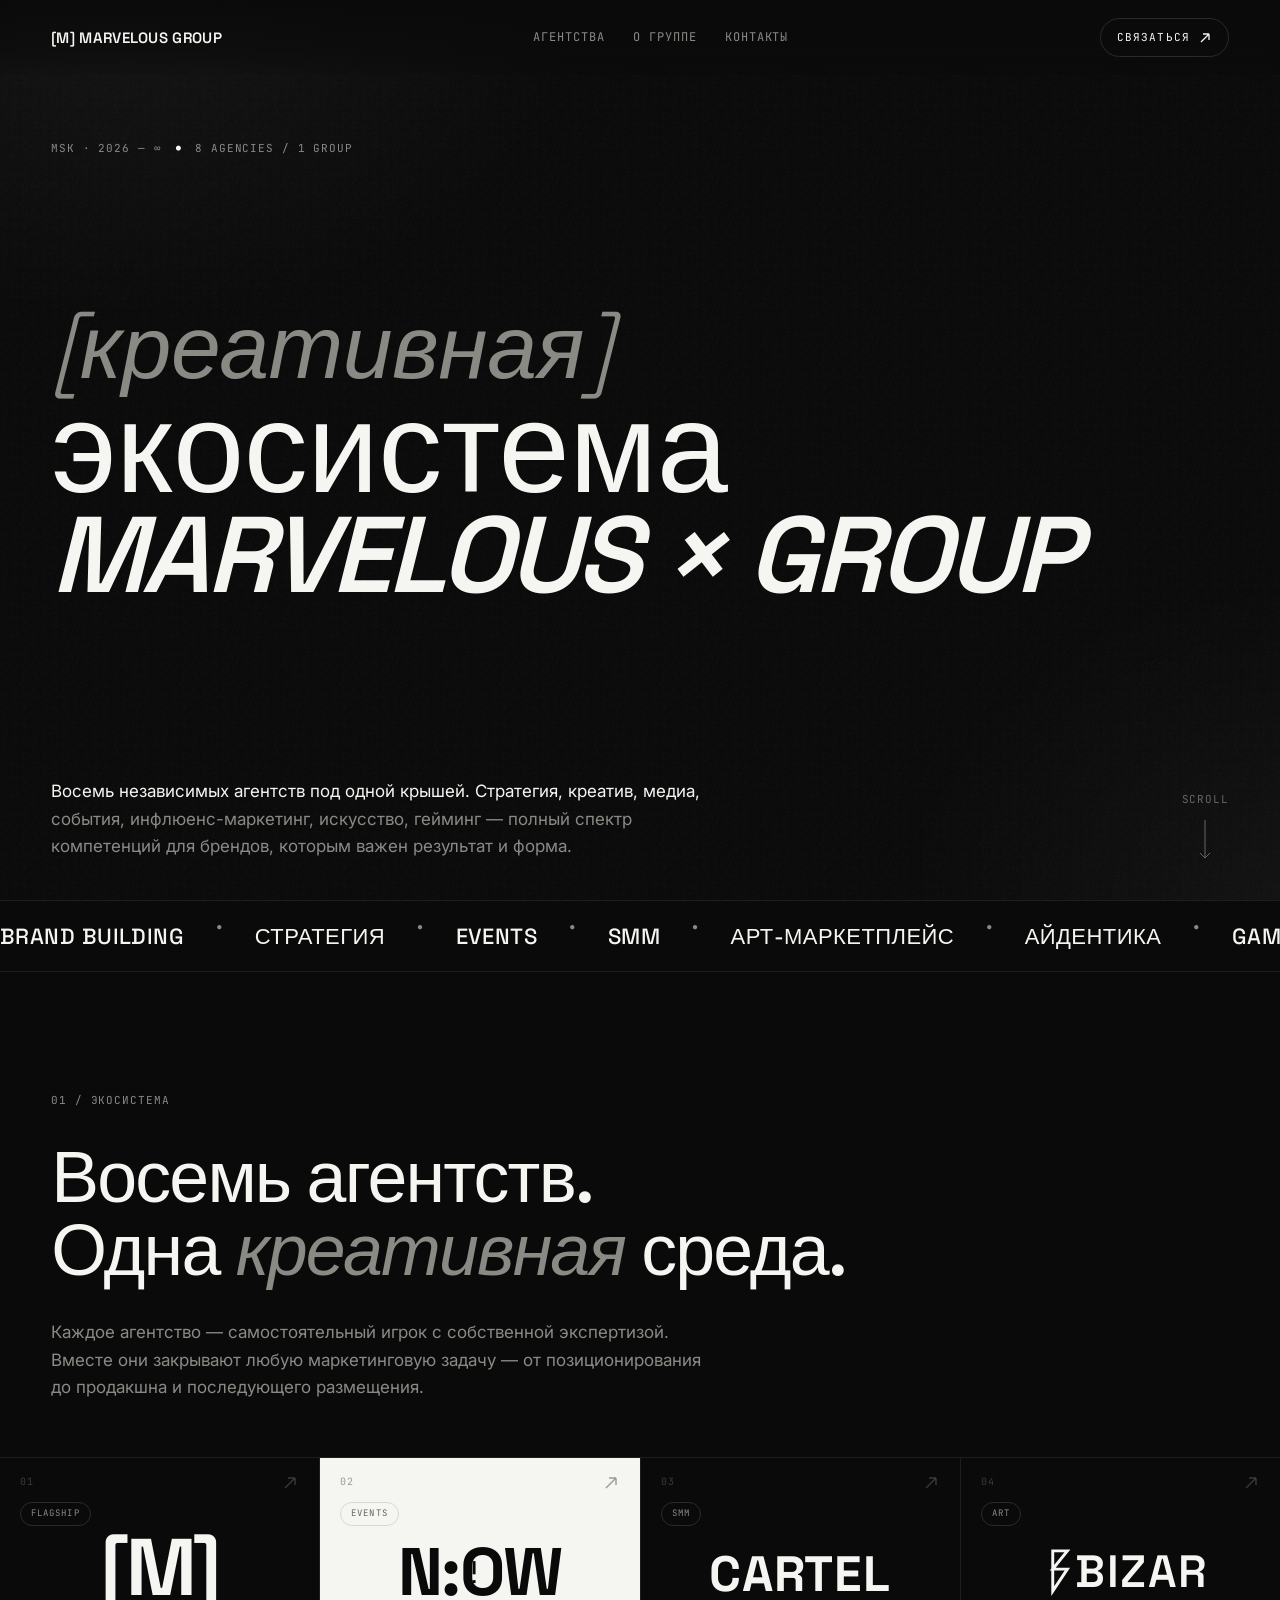
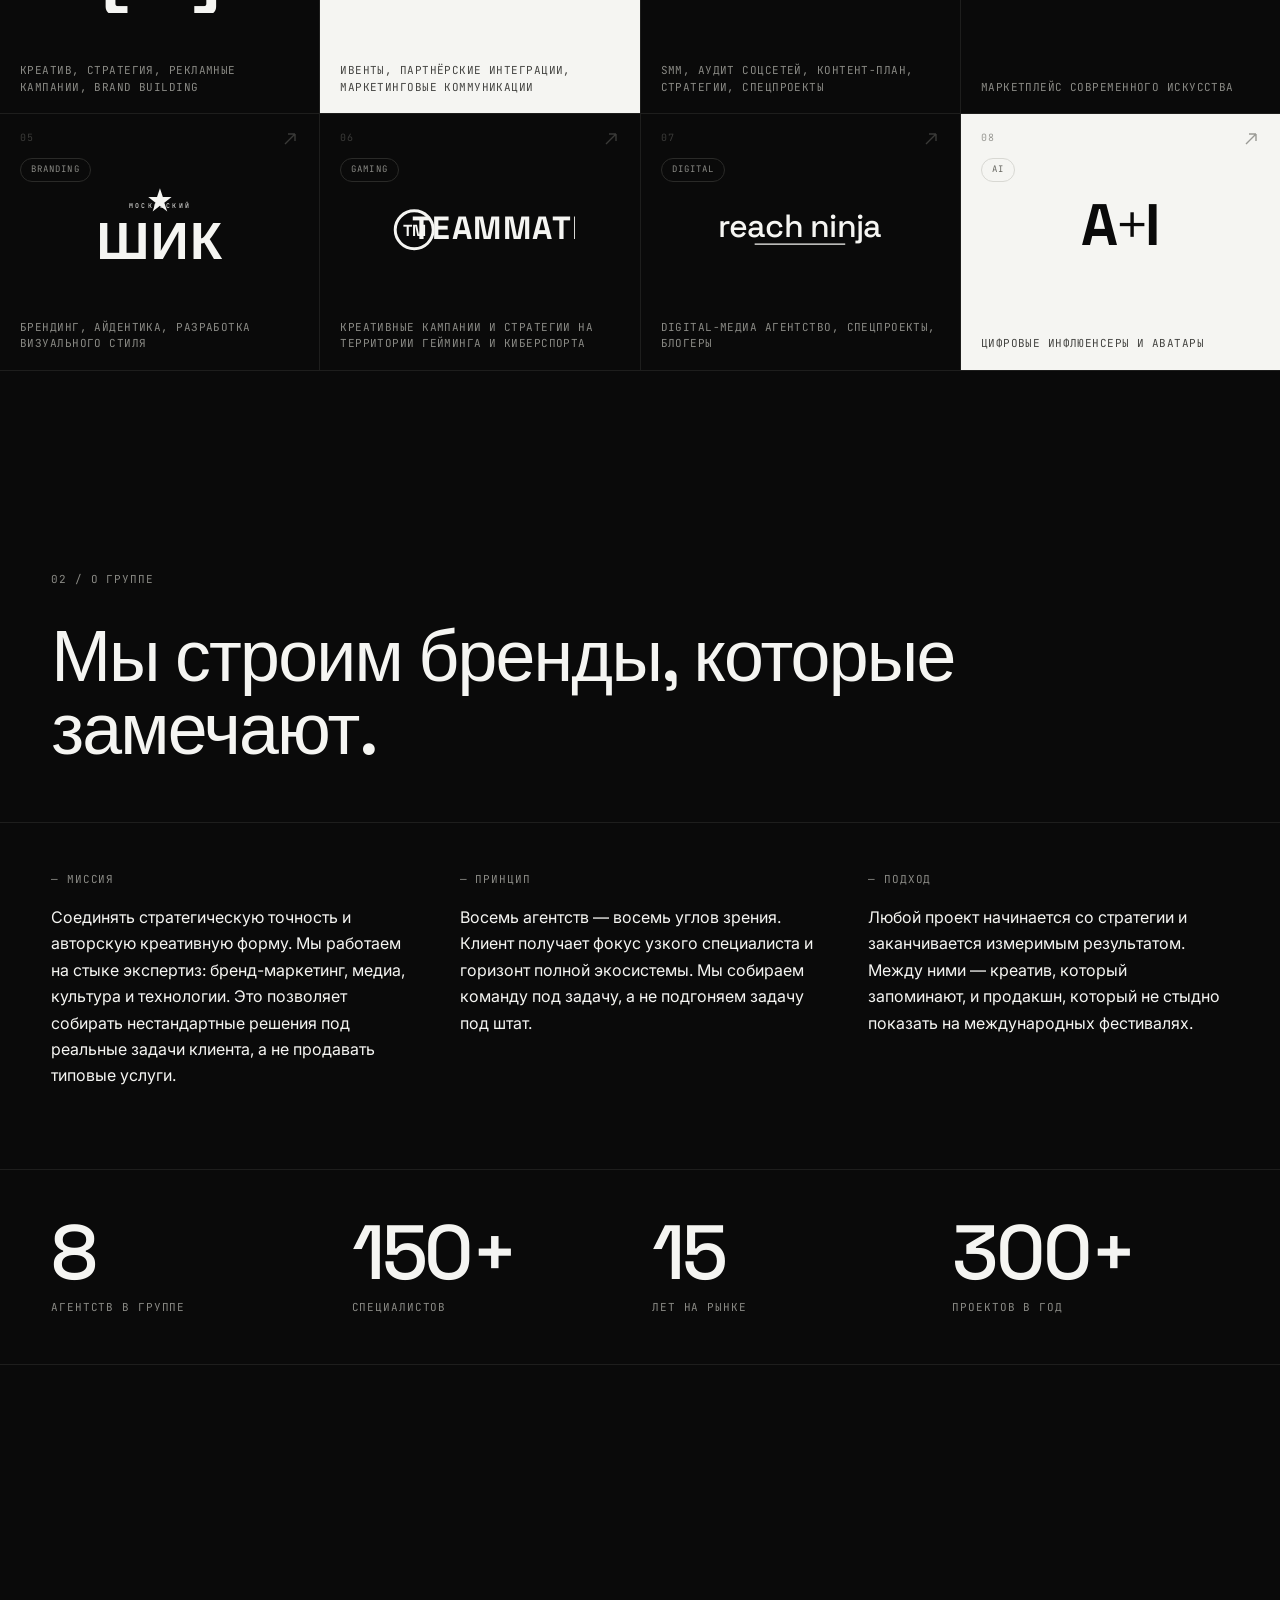
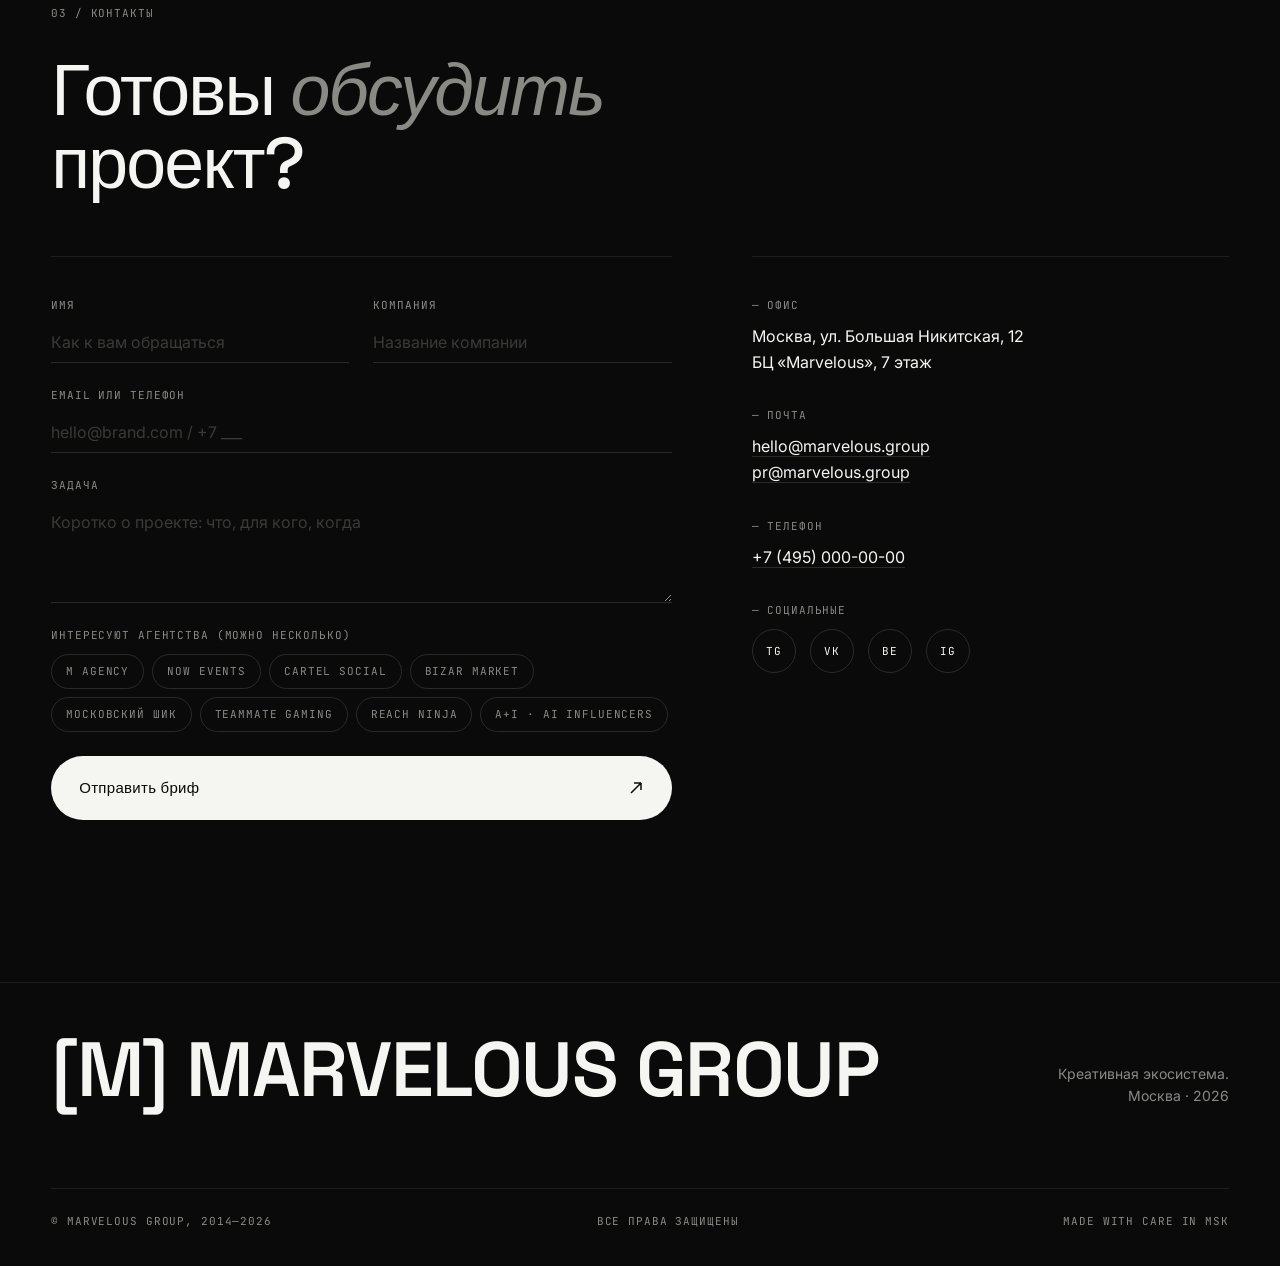
==== commit 25234b22: "Add files via upload" ====
--- a/index.html
+++ b/index.html
@@ -76,6 +76,66 @@
       if (social[3] && c.ig)  social[3].href = c.ig;
     }
 
+
+    // ── TICKER ──
+    var ticker = loadJSON("/_data/ticker.json");
+    if (ticker && ticker.items && ticker.items.length) {
+      var track = document.querySelector(".ticker__track");
+      if (track) {
+        var items = ticker.items;
+        // duplicate for seamless loop
+        var all = [...items, ...items];
+        track.innerHTML = all.map(function(item) {
+          return '<span>' + item + '</span><span>●</span>';
+        }).join('');
+      }
+    }
+
+    // ── LINKS: agency cards ──
+    var links = loadJSON("/_data/links.json");
+    if (links && links.agency_links) {
+      links.agency_links.forEach(function(ag) {
+        if (ag.url) {
+          var card = document.querySelector('.card[data-id="' + ag.id + '"]');
+          if (card) card.href = ag.url;
+        }
+      });
+    }
+
+    // ── FORM: set mailto action ──
+    if (links && links.form_email) {
+      var form = document.getElementById("contactForm");
+      if (form) {
+        form.addEventListener("submit", function(e) {
+          e.preventDefault();
+          var name = form.querySelector('[name="name"]').value;
+          var contact = form.querySelector('[name="contact"]').value;
+          var company = form.querySelector('[name="company"]').value;
+          var brief = form.querySelector('[name="brief"]').value;
+          if (!name || !contact) {
+            document.getElementById("formStatus").textContent = "Заполните имя и контакт";
+            return;
+          }
+          var subject = encodeURIComponent("Бриф от " + name + (company ? " (" + company + ")" : ""));
+          var body = encodeURIComponent("Имя: " + name + "\nКомпания: " + company + "\nКонтакт: " + contact + "\n\nЗадача:\n" + brief);
+          window.location.href = "mailto:" + links.form_email + "?subject=" + subject + "&body=" + body;
+          document.getElementById("formStatus").textContent = "Открываем почтовый клиент...";
+          document.getElementById("formStatus").classList.add("is-ok");
+        }, true); // capture phase to override main.js handler
+      }
+    }
+
+    // ── TYPOGRAPHY ──
+    var typo = loadJSON("/_data/typography.json");
+    if (typo) {
+      var root = document.documentElement.style;
+      if (typo.color_bg) root.setProperty("--bg", typo.color_bg);
+      if (typo.color_fg) root.setProperty("--fg", typo.color_fg);
+      if (typo.color_accent) root.setProperty("--accent", typo.color_accent);
+      if (typo.font_size_base) root.setProperty("--fs-base", typo.font_size_base + "px");
+      if (typo.font_size_hero) root.setProperty("--fs-hero", typo.font_size_hero + "vw");
+    }
+
     // ── MAIN LOGO ──
     var logo = loadJSON("/_data/logo_main.json");
     if (logo && logo.logo_image) {
@@ -94,8 +154,7 @@
 <!-- ============ NAV ============ -->
 <nav class="nav">
   <a href="#top" class="nav__logo" aria-label="Marvelous Group">
-    <span class="nav__bracket">[</span>M<span class="nav__bracket">]</span>
-    <span class="nav__logo-word">MARVELOUS&nbsp;GROUP</span>
+    <span class="nav__logo-text">[M] MARVELOUS&nbsp;GROUP</span>
   </a>
   <div class="nav__links">
     <a href="#ecosystem">Агентства</a>
@@ -312,8 +371,7 @@
 <footer class="footer">
   <div class="footer__top">
     <div class="footer__logo">
-      <span class="nav__bracket">[</span>M<span class="nav__bracket">]</span>
-      MARVELOUST&nbsp;GROUP
+      [M] MARVELOUS&nbsp;GROUP
     </div>
     <div class="footer__lede">
       Креативная экосистема.<br>Москва · 2026
--- a/styles.css
+++ b/styles.css
@@ -63,12 +63,13 @@
   -webkit-backdrop-filter: blur(8px);
 }
 .nav__logo{
-  display:flex; align-items:baseline; gap:8px;
+  display:flex; align-items:baseline; gap:6px;
   font-family:var(--display);
   font-weight:600; font-size:15px; letter-spacing:.02em;
 }
-.nav__bracket{color:var(--fg-dim); font-weight:400}
-.nav__logo-word{ font-size:12px; letter-spacing:.22em; color:var(--fg-dim); margin-left:8px;}
+.nav__bracket{color:var(--fg-dim); font-weight:600; letter-spacing:0;}
+.nav__logo-text{font-family:var(--display); font-weight:600; font-size:15px; letter-spacing:.02em; color:var(--fg);}
+.nav__logo-word{ font-size:15px; letter-spacing:.02em; font-weight:600; color:var(--fg); margin-left:2px;}
 .nav__links{display:flex;gap:28px}
 .nav__links a{
   font-family:var(--mono);
